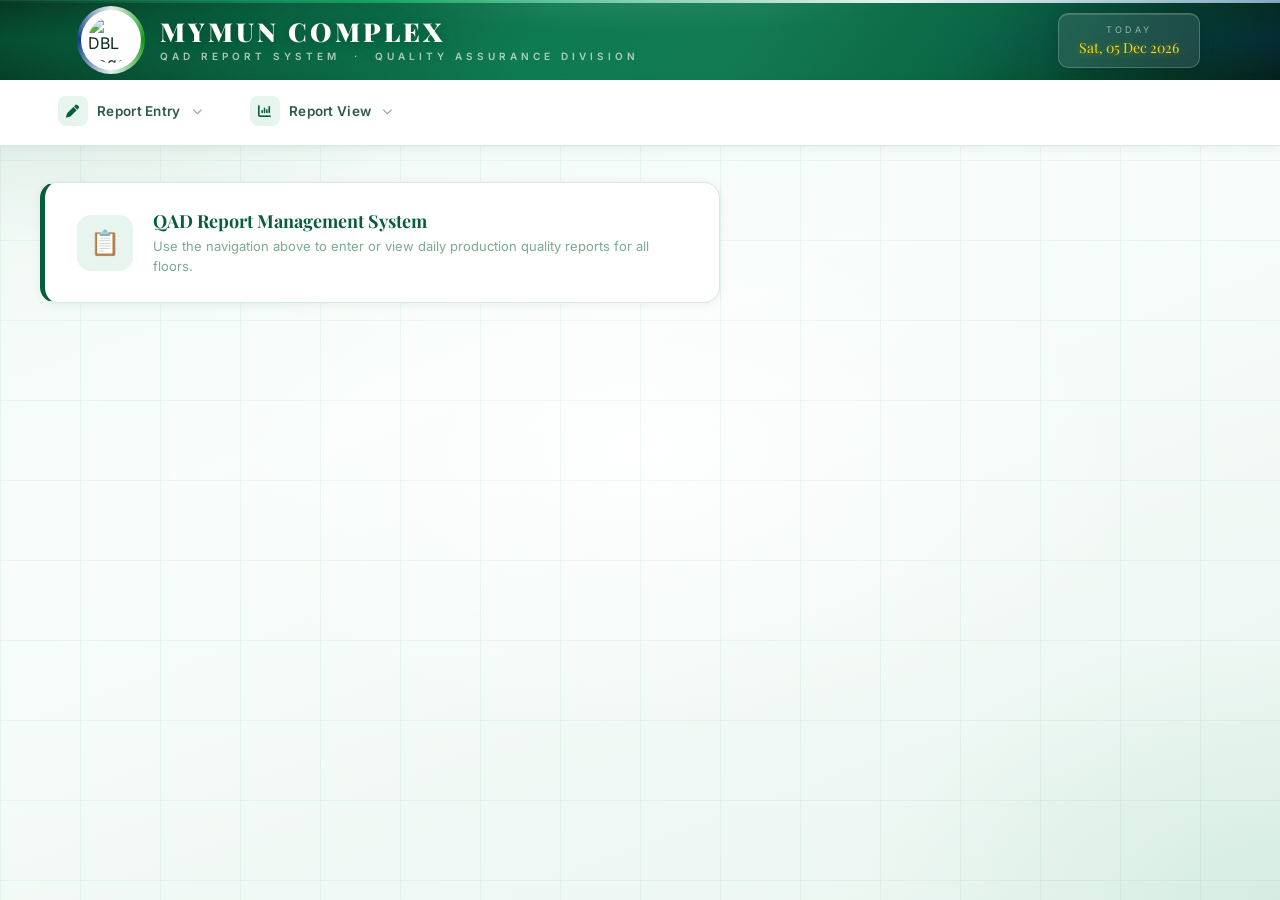
==== index.html @ fb6e647c "index.html" ====
<!DOCTYPE html>
<html lang="en">
<head>
<meta charset="UTF-8">
<meta name="viewport" content="width=device-width, initial-scale=1.0">
<title>QAD Report System — Mymun Complex</title>
<link href="https://fonts.googleapis.com/css2?family=Playfair+Display:wght@700;900&family=Inter:wght@300;400;500;600;700&display=swap" rel="stylesheet">
<link rel="stylesheet" href="https://cdnjs.cloudflare.com/ajax/libs/font-awesome/6.5.0/css/all.min.css">

<style>
:root {
  --green-dark:   #0a5c3e;
  --green-mid:    #127a52;
  --green-light:  #1a9e68;
  --green-pale:   #e8f5ee;
  --green-faint:  #f2faf6;
  --white:        #ffffff;
  --off-white:    #f7fbf9;
  --border:       rgba(10,92,62,0.15);
  --border-mid:   rgba(10,92,62,0.25);
  --text-dark:    #0c2b1e;
  --text-mid:     #2d5c45;
  --text-muted:   #7aab93;
  --gold:         #002AA8;
  --shadow-sm:    0 2px 10px rgba(10,92,62,0.08);
  --shadow-md:    0 6px 28px rgba(10,92,62,0.13);
  --shadow-lg:    0 16px 50px rgba(10,92,62,0.18);
}

*, *::before, *::after { box-sizing: border-box; margin: 0; padding: 0; }

body {
  font-family: 'Inter', sans-serif;
  min-height: 100vh;
  overflow-x: hidden;
  position: relative;
  color: var(--text-dark);

  background:
    radial-gradient(ellipse 75% 50% at 0% 0%,   rgba(10,92,62,0.13) 0%, transparent 55%),
    radial-gradient(ellipse 60% 55% at 100% 100%, rgba(26,158,104,0.10) 0%, transparent 55%),
    radial-gradient(ellipse 50% 40% at 50% 50%,  rgba(255,255,255,0.9) 0%, transparent 80%),
    linear-gradient(160deg, #edf7f2 0%, #f8fdfb 40%, #eaf5f0 100%);
}

body::after {
  content: '';
  position: fixed;
  inset: 0;
  background-image:
    linear-gradient(rgba(11,122,94,0.06) 1px, transparent 1px),
    linear-gradient(90deg, rgba(11,122,94,0.06) 1px, transparent 1px);
  background-size: 80px 80px;
  pointer-events: none;
  z-index: 0;
  animation: gridDrift 20s linear infinite;
}

@keyframes gridDrift {
  0%   { transform: translate(0,0); }
  100% { transform: translate(60px, 60px); }
}

/* ══════════════════════════════
   TOP BAR — Rich Multi-layer Gradient
══════════════════════════════ */
.top-bar {
  position: relative;
  z-index: 10;
  padding: 0 80px;
  display: flex;
  align-items: center;
  justify-content: space-between;
  gap: 30px;
  box-shadow:
    0 4px 24px rgba(10,92,62,0.35),
    0 1px 0 rgba(255,255,255,0.08) inset;
  min-height: 80px;
  overflow: hidden;

  /* ── Rich layered gradient ── */
  background:
    radial-gradient(ellipse 60% 120% at 0% 50%,   rgba(0,180,100,0.22) 0%, transparent 60%),
    radial-gradient(ellipse 50% 100% at 100% 50%,  rgba(0,80,200,0.15) 0%, transparent 60%),
    radial-gradient(ellipse 40% 80%  at 50% 0%,    rgba(255,255,255,0.07) 0%, transparent 50%),
    linear-gradient(125deg,
      #062e1f 0%,
      #0a5c3e 22%,
      #0e7a52 42%,
      #127a52 58%,
      #0a6644 75%,
      #063d28 88%,
      #041f15 100%
    );
}

/* Subtle noise/texture overlay */
.top-bar::after {
  content: '';
  position: absolute;
  inset: 0;
  background-image:
    url("data:image/svg+xml,%3Csvg viewBox='0 0 200 200' xmlns='http://www.w3.org/2000/svg'%3E%3Cfilter id='n'%3E%3CfeTurbulence type='fractalNoise' baseFrequency='0.9' numOctaves='4' stitchTiles='stitch'/%3E%3C/filter%3E%3Crect width='100%25' height='100%25' filter='url(%23n)' opacity='0.04'/%3E%3C/svg%3E");
  background-size: 200px 200px;
  opacity: 0.35;
  pointer-events: none;
  mix-blend-mode: overlay;
}

/* accent line at very top */
.top-bar::before {
  content: '';
  position: absolute;
  top: 0; left: 0; right: 0;
  height: 3px;
  background: linear-gradient(90deg,
    transparent 0%,
    rgba(26,200,120,0.6) 15%,
    rgba(255,255,255,0.9) 35%,
    rgba(180,220,255,0.7) 50%,
    rgba(255,255,255,0.9) 65%,
    rgba(26,200,120,0.6) 85%,
    transparent 100%
  );
  background-size: 200% 100%;
  animation: shimmer 4s linear infinite;
  z-index: 1;
}
@keyframes shimmer { to { background-position: 200% 0; } }

.brand {
  display: flex;
  align-items: center;
  gap: 18px;
  position: relative;
  z-index: 2;
}

.logo-ring {
  position: relative;
  width: 62px; height: 62px;
  flex-shrink: 0;
}
.logo-ring::before {
  content: '';
  position: absolute; inset: -3px;
  border-radius: 50%;
  background: conic-gradient(from 0deg, rgba(255,255,255,0.9),
  rgba(16,181,2,0.7),
  rgba(255,255,255,0.9),
  rgba(11,55,179,0.7),
  rgba(255,255,255,0.9)
);
  animation: spin 6s linear infinite;
}
.logo-ring::after {
  content: '';
  position: absolute; inset: 1px;
  border-radius: 50%;
  background: #ffffff;
}
@keyframes spin { to { transform: rotate(360deg); } }

.logo {
  position: absolute; inset: 5px;
  width: calc(100% - 10px);
  height: calc(100% - 10px);
  border-radius: 50%;
  object-fit: contain;
  z-index: 1;
  padding: 3px;
}

.brand-text {
  position: relative;
  z-index: 2;
}
.brand-text h1 {
  font-family: 'Playfair Display', serif;
  font-size: 26px;
  font-weight: 900;
  color: #fff;
  letter-spacing: 3px;
  line-height: 1;
  animation: fadeDown 0.7s ease both;
  text-shadow: 0 2px 12px rgba(0,0,0,0.3), 0 0 30px rgba(26,200,120,0.2);
}
.brand-text p {
  font-size: 10px;
  font-weight: 600;
  letter-spacing: 4px;
  color: rgba(255,255,255,0.65);
  margin-top: 5px;
  text-transform: uppercase;
  animation: fadeDown 0.7s 0.1s ease both;
}

@keyframes fadeDown {
  from { opacity: 0; transform: translateY(-10px); }
  to   { opacity: 1; transform: translateY(0); }
}

.date-chip {
  background: rgba(255,255,255,0.10);
  border: 1px solid rgba(255,255,255,0.20);
  border-radius: 10px;
  padding: 10px 20px;
  text-align: center;
  backdrop-filter: blur(12px);
  animation: fadeDown 0.7s 0.2s ease both;
  position: relative;
  z-index: 2;
  box-shadow: 0 2px 16px rgba(0,0,0,0.15), inset 0 1px 0 rgba(255,255,255,0.15);
}
.date-chip .dc-label {
  font-size: 9px;
  letter-spacing: 3px;
  color: rgba(255,255,255,0.55);
  text-transform: uppercase;
}
.date-chip .dc-val {
  font-family: 'Playfair Display', serif;
  font-size: 14px;
  color: #ffd700;
  margin-top: 3px;
  white-space: nowrap;
  text-shadow: 0 1px 8px rgba(255,215,0,0.4);
}

/* ══════════════════════════════
   NAVBAR
══════════════════════════════ */
.navbar-wrap {
  position: relative;
  z-index: 10;
  background: var(--white);
  border-bottom: 1px solid var(--border);
  box-shadow: var(--shadow-sm);
  padding: 0 36px;
  display: flex;
  align-items: center;
  gap: 4px;
  animation: fadeDown 0.7s 0.3s ease both;
}

.nav-item { position: relative; }

.nav-btn {
  display: flex;
  align-items: center;
  gap: 9px;
  padding: 16px 22px;
  background: transparent;
  border: none;
  border-bottom: 3px solid transparent;
  color: var(--text-mid);
  font-family: 'Inter', sans-serif;
  font-size: 13.5px;
  font-weight: 600;
  cursor: pointer;
  letter-spacing: 0.3px;
  transition: all 0.25s;
  text-decoration: none;
  white-space: nowrap;
}

.nav-btn:hover {
  color: var(--green-dark);
  border-bottom-color: var(--green-dark);
  background: var(--green-faint);
}

.nav-btn .nb-icon {
  width: 30px; height: 30px;
  border-radius: 8px;
  background: var(--green-pale);
  color: var(--green-dark);
  display: flex; align-items: center; justify-content: center;
  font-size: 13px;
  transition: all 0.25s;
}
.nav-btn:hover .nb-icon { background: var(--green-dark); color: #fff; }

.dropdown {
  position: absolute;
  top: 100%;
  left: 0;
  min-width: 220px;
  background: var(--white);
  border: 1px solid var(--border);
  border-radius: 0 0 14px 14px;
  border-top: 3px solid var(--green-dark);
  padding: 8px;
  opacity: 0;
  visibility: hidden;
  transform: translateY(6px);
  transition: all 0.22s cubic-bezier(0.34,1.56,0.64,1);
  box-shadow: var(--shadow-md);
  z-index: 200;
}
.nav-item:hover .dropdown { opacity: 1; visibility: visible; transform: translateY(0); }

.dropdown a {
  display: flex;
  align-items: center;
  gap: 10px;
  padding: 10px 14px;
  border-radius: 8px;
  font-size: 13px;
  font-weight: 500;
  color: var(--text-mid);
  text-decoration: none;
  cursor: pointer;
  transition: all 0.18s;
}
.dropdown a .dd-icon {
  width: 28px; height: 28px;
  border-radius: 7px;
  background: var(--green-pale);
  display: flex; align-items: center; justify-content: center;
  font-size: 11px;
  color: var(--green-dark);
  flex-shrink: 0;
  transition: all 0.18s;
}
.dropdown a:hover { background: var(--green-faint); color: var(--green-dark); padding-left: 18px; }
.dropdown a:hover .dd-icon { background: var(--green-dark); color: #fff; }

/* ══════════════════════════════
   PAGE BODY / CONTENT AREA
══════════════════════════════ */
.page-body {
  position: relative;
  z-index: 1;
  padding: 36px 40px;
}

.welcome-card {
  background: var(--white);
  border: 1px solid var(--border);
  border-left: 5px solid var(--green-dark);
  border-radius: 16px;
  padding: 26px 32px;
  box-shadow: var(--shadow-sm);
  display: flex;
  align-items: center;
  gap: 20px;
  animation: fadeDown 0.7s 0.4s ease both;
  max-width: 680px;
}
.wc-icon {
  width: 56px; height: 56px;
  border-radius: 14px;
  background: var(--green-pale);
  display: flex; align-items: center; justify-content: center;
  font-size: 24px;
  flex-shrink: 0;
}
.wc-text h3 {
  font-family: 'Playfair Display', serif;
  font-size: 18px;
  color: var(--green-dark);
  font-weight: 700;
}
.wc-text p {
  font-size: 13px;
  color: var(--text-muted);
  margin-top: 4px;
  line-height: 1.5;
}

/* ══════════════════════════════
   POPUP
══════════════════════════════ */
.popup {
  position: fixed; inset: 0;
  display: none;
  justify-content: center;
  align-items: center;
  background: rgba(8,30,20,0.55);
  backdrop-filter: blur(8px);
  z-index: 999;
}

.popup-content {
  background: var(--off-white);
  border: 1px solid var(--border-mid);
  border-top: 4px solid var(--green-dark);
  border-radius: 20px;
  padding: 34px 30px 28px;
  width: 97%;
  max-width: 1220px;
  max-height: 92vh;
  overflow-y: auto;
  box-shadow: var(--shadow-lg);
  animation: popIn 0.32s cubic-bezier(0.34,1.56,0.64,1);
  position: relative;
}

@keyframes popIn {
  from { opacity:0; transform: scale(0.94) translateY(18px); }
  to   { opacity:1; transform: scale(1) translateY(0); }
}

.popup-content::-webkit-scrollbar { width: 5px; }
.popup-content::-webkit-scrollbar-thumb { background: var(--border-mid); border-radius: 10px; }

.close-btn {
  position: absolute;
  top: 16px; right: 18px;
  width: 34px; height: 34px;
  border-radius: 50%;
  background: var(--green-pale);
  border: 1px solid var(--border);
  color: var(--green-dark);
  font-size: 18px;
  cursor: pointer;
  display: flex; align-items: center; justify-content: center;
  transition: all 0.2s;
  font-weight: 700;
}
.close-btn:hover { background: #fde8e8; border-color: rgba(200,50,50,0.3); color: #b91c1c; transform: rotate(90deg); }

#formBox h2 {
  font-family: 'Playfair Display', serif;
  font-size: 21px;
  font-weight: 700;
  color: var(--green-dark);
  margin-bottom: 22px;
  padding-bottom: 14px;
  border-bottom: 2px solid var(--green-pale);
  display: flex;
  align-items: center;
  gap: 10px;
}

.filter-bar {
  display: flex;
  align-items: center;
  gap: 14px;
  margin-bottom: 20px;
  flex-wrap: wrap;
  background: var(--white);
  border: 1px solid var(--border);
  border-radius: 12px;
  padding: 14px 20px;
  box-shadow: var(--shadow-sm);
}

.filter-bar label {
  font-size: 11px;
  font-weight: 700;
  letter-spacing: 1.5px;
  color: var(--green-dark);
  text-transform: uppercase;
}

.filter-bar input[type="date"],
.filter-bar select {
  background: var(--green-faint);
  border: 1px solid var(--border-mid);
  border-radius: 8px;
  padding: 8px 14px;
  color: var(--text-dark);
  font-family: 'Inter', sans-serif;
  font-size: 13px;
  font-weight: 500;
  outline: none;
  cursor: pointer;
  transition: all 0.2s;
}
.filter-bar input[type="date"]:focus,
.filter-bar select:focus {
  border-color: var(--green-dark);
  box-shadow: 0 0 0 3px rgba(10,92,62,0.1);
  background: #fff;
}
.filter-bar select option { background: #fff; }

/* ══════════════════════════════
   TABLE
══════════════════════════════ */
.table-wrap {
  overflow-x: auto;
  border-radius: 12px;
  border: 1px solid var(--border-mid);
  box-shadow: var(--shadow-sm);
}

table {
  width: 100%;
  border-collapse: collapse;
  font-size: 12px;
  table-layout: fixed;
  min-width: 700px;
  background: var(--white);
}

table tr:first-child th {
  font-family: 'Playfair Display', serif;
  font-size: 12.5px;
  font-weight: 700;
  background: var(--green-dark);
  color: #fff;
  padding: 11px 6px;
  letter-spacing: 0.4px;
  border: 1px solid rgba(255,255,255,0.12);
}

table tr:not(:first-child) th,
table tr:not(:first-child) td {
  font-weight: 400;
  font-family: 'Inter', sans-serif;
  font-size: 11px;
  padding: 5px 4px;
  color: var(--text-dark);
}

th, td {
  border: 1px solid rgba(10,92,62,0.14);
  text-align: center;
  overflow: hidden;
}

.section th {
  background: #1a6644 !important;
  color: rgba(255,255,255,0.92) !important;
  font-size: 10.5px !important;
  font-weight: 600 !important;
  padding: 6px 4px !important;
  border-color: rgba(255,255,255,0.1) !important;
}

.sub-header th {
  background: #e2f0e9 !important;
  color: var(--text-mid) !important;
  font-size: 10px !important;
  font-weight: 600 !important;
  padding: 5px 3px !important;
}

table tbody tr:nth-child(even) { background: var(--green-faint); }
table tbody tr:hover { background: #dff2ea; }

td input {
  width: 100%;
  border: none;
  text-align: center;
  padding: 6px 3px;
  background: transparent;
  box-sizing: border-box;
  font-size: 12px;
  font-family: 'Inter', sans-serif;
  color: var(--text-dark);
  outline: none;
}
td:has(input:focus) {
  background: #c8edda !important;
  outline: 2px solid var(--green-mid);
  outline-offset: -2px;
}

input[type=number]::-webkit-outer-spin-button,
input[type=number]::-webkit-inner-spin-button { -webkit-appearance: none; margin: 0; }
input[type=number] { -moz-appearance: textfield; appearance: textfield; }

.shift-badge {
  display: inline-block;
  padding: 3px 11px;
  border-radius: 20px;
  font-weight: 700;
  font-size: 11.5px;
  letter-spacing: 0.5px;
}
.shift-A { background: rgba(10,92,62,0.12); color: var(--green-dark); border: 1px solid rgba(10,92,62,0.2); }
.shift-B { background: rgba(184,134,11,0.1); color: #92690a; border: 1px solid rgba(184,134,11,0.25); }
.shift-C { background: rgba(80,60,180,0.08); color: #4c3a99; border: 1px solid rgba(80,60,180,0.2); }

.action-bar {
  display: flex;
  justify-content: flex-end;
  gap: 12px;
  margin-top: 22px;
  padding-top: 18px;
  border-top: 1px solid var(--border);
}

.btn {
  padding: 11px 30px;
  font-family: 'Inter', sans-serif;
  font-size: 13.5px;
  font-weight: 600;
  border-radius: 8px;
  cursor: pointer;
  letter-spacing: 0.3px;
  transition: all 0.22s;
  display: flex;
  align-items: center;
  gap: 8px;
  border: none;
}

.btn-clear {
  background: #fff;
  border: 1.5px solid rgba(185,28,28,0.3);
  color: #b91c1c;
}
.btn-clear:hover { background: #fef2f2; box-shadow: 0 4px 16px rgba(185,28,28,0.15); transform: translateY(-1px); }

.btn-submit {
  background: linear-gradient(135deg, var(--green-dark), var(--green-light));
  color: #fff;
  box-shadow: 0 4px 18px rgba(10,92,62,0.3);
}
.btn-submit:hover { transform: translateY(-2px); box-shadow: 0 8px 28px rgba(10,92,62,0.4); }

.toast {
  position: fixed;
  bottom: 28px; right: 28px;
  background: #fff;
  border: 1px solid rgba(10,92,62,0.3);
  border-left: 4px solid var(--green-dark);
  border-radius: 12px;
  padding: 14px 22px;
  color: var(--green-dark);
  font-weight: 600;
  font-size: 14px;
  display: flex;
  align-items: center;
  gap: 10px;
  box-shadow: var(--shadow-md);
  z-index: 9999;
  transform: translateY(80px);
  opacity: 0;
  transition: all 0.4s cubic-bezier(0.34,1.56,0.64,1);
}
.toast.show { transform: translateY(0); opacity: 1; }

.wait-screen {
  display: flex;
  flex-direction: column;
  align-items: center;
  justify-content: center;
  padding: 60px 20px;
  gap: 16px;
}
.wait-screen .spinner {
  width: 44px; height: 44px;
  border: 3px solid var(--green-pale);
  border-top-color: var(--green-dark);
  border-radius: 50%;
  animation: spin 1s linear infinite;
}
.wait-screen p {
  font-size: 14px;
  color: var(--text-muted);
  letter-spacing: 0.5px;
}

.loading-overlay {
  position: fixed;
  top: 0; left: 0;
  width: 100%; height: 100%;
  background: rgba(0,0,0,0.5);
  display: flex;
  flex-direction: column;
  align-items: center;
  justify-content: center;
  z-index: 99999;
}

.spinner {
  width: 50px; height: 50px;
  border: 6px solid #eee;
  border-top: 6px solid #0a5c3e;
  border-radius: 50%;
  animation: spin 1s linear infinite;
}

.loading-text {
  margin-top: 10px;
  color: white;
  font-size: 16px;
  font-weight: bold;
}

.hidden { display: none; }

</style>
</head>
<body>

<!-- ══ TOP BAR ══ -->
<div class="top-bar">
  <div class="brand">
    <div class="logo-ring">
      <img src="https://i.ibb.co/JRKy96MH/dbl-logo.png" class="logo" alt="DBL Logo">
    </div>
    <div class="brand-text">
      <h1>MYMUN COMPLEX</h1>
      <p>QAD Report System &nbsp;·&nbsp; Quality Assurance Division</p>
    </div>
  </div>
  <div class="date-chip">
    <div class="dc-label">Today</div>
    <div class="dc-val" id="liveDate">—</div>
  </div>
</div>

<!-- ══ NAVBAR ══ -->
<div class="navbar-wrap">
  <div class="nav-item">
    <a class="nav-btn">
      <span class="nb-icon"><i class="fa fa-pen"></i></span>
      Report Entry
      <i class="fa fa-chevron-down" style="font-size:10px;opacity:0.5;margin-left:2px;"></i>
    </a>
    <div class="dropdown">
      <a onclick="openForm('handover')">
        <span class="dd-icon"><i class="fa fa-exchange-alt"></i></span> Handover Status
      </a>
      <a onclick="openForm('qc')">
        <span class="dd-icon"><i class="fa fa-microscope"></i></span> QC WIP
      </a>
      <a onclick="openForm('pd')">
        <span class="dd-icon"><i class="fa fa-truck"></i></span> PD Delivery
      </a>
    </div>
  </div>

  <div class="nav-item">
    <a class="nav-btn">
      <span class="nb-icon"><i class="fa fa-chart-column"></i></span>
      Report View
      <i class="fa fa-chevron-down" style="font-size:10px;opacity:0.5;margin-left:2px;"></i>
    </a>
    <div class="dropdown">
      <a onclick="openForm('handoverView')">
        <span class="dd-icon"><i class="fa fa-file-alt"></i></span> Handover Status Report
      </a>
      <a onclick="openForm('qcView')">
        <span class="dd-icon"><i class="fa fa-file-medical"></i></span> QC WIP Report
      </a>
      <a onclick="openForm('pdView')">
        <span class="dd-icon"><i class="fa fa-file-invoice"></i></span> PD Report
      </a>
    </div>
  </div>
</div>

<!-- ══ PAGE BODY ══ -->
<div class="page-body">
  <div class="welcome-card">
    <div class="wc-icon">📋</div>
    <div class="wc-text">
      <h3>QAD Report Management System</h3>
      <p>Use the navigation above to enter or view daily production quality reports for all floors.</p>
    </div>
  </div>
</div>

<!-- ══ POPUP ══ -->
<div id="popup" class="popup" onclick="handleOverlayClick(event)">
  <div class="popup-content">
    <span class="close-btn" onclick="closePopup()">×</span>
    <div id="formBox"></div>
  </div>
</div>

<!-- ══ LOADING SPINNER ══ -->
<div id="loadingOverlay" class="loading-overlay hidden">
  <div class="spinner"></div>
  <div class="loading-text">Submitting...</div>
</div>

<!-- ══ TOAST ══ -->
<div class="toast" id="toast">
  <span style="font-size:18px;">✅</span>
  <span id="toastMsg">Data Submitted Successfully</span>
</div>

<script>

let isSubmitting = false;

(function(){
  const d = new Date();
  document.getElementById('liveDate').textContent =
    d.toLocaleDateString('en-GB', { weekday:'short', day:'2-digit', month:'short', year:'numeric' });
})();

function handleOverlayClick(e){
  if(e.target === document.getElementById('popup')) closePopup();
}

function openForm(type){
  const box = document.getElementById("formBox");

  if(type === "handover"){
    box.innerHTML = `
      <h2>🔄 Handover Status Entry Sheet</h2>
      <div class="filter-bar">
        <label>Date</label>
        <input type="date">
        <label>Floor</label>
        <select>
          <option>CCL</option><option>MHTL</option><option>HTL-2</option>
          <option>CCL-07</option><option>BDTEX</option>
        </select>
      </div>
      <div class="table-wrap">
      <table>
        <tr>
          <th rowspan="3">SHIFT</th>
          <th colspan="4">FINISHING TO QC</th>
          <th colspan="4">QC INSPECTION</th>
          <th colspan="4">QC TO PACKING</th>
          <th colspan="4">PROBLEMATIC</th>
          <th colspan="3">JOB CARD</th>
        </tr>
        <tr>
          <td>No Of Batch</td><td>Fresh RCV.Qty(kg)</td><td>J/C RCV. Qty(kg)</td><td>F.Sale Qty(kg)</td>
          <td>No Of Batch</td><td>Fresh INS.Qty(kg)</td><td>J/C INS. Qty(kg)</td><td>F.Sale INS. Qty(kg)</td>
          <td>No Of Batch</td><td>Fresh H.O.Qty(kg)</td><td>J/C H.O Qty(kg)</td><td>F.Sale H.O Qty(kg)</td>
          <td>No Of Batch</td><td>Fresh PD.Qty(kg)</td><td>J/C PD Qty(kg)</td><td>F.Sale PD Qty(kg)</td>
          <td>No Of Batch</td><td>IN Qty(kg)</td><td>Previous J/C Qty(kg)</td>
        </tr>
        <tbody id="handoverBody"></tbody>
      </table>
      </div>
      <div class="action-bar">
        <button class="btn btn-clear" onclick="clearData()"><i class="fa fa-eraser"></i> CLEAR</button>
        <button class="btn btn-submit" onclick="submitData()"><i class="fa fa-paper-plane"></i> SUBMIT</button>
      </div>`;

    setTimeout(()=>{
      const tbody = document.getElementById("handoverBody");
      tbody.innerHTML = "";
      ["A","B","C"].forEach((s,i)=>{
        let row = `<tr><td><span class="shift-badge shift-${s}">${s}</span></td>`;
        for(let j=0;j<19;j++) row += `<td><input type="number"></td>`;
        tbody.innerHTML += row + `</tr>`;
      });
    },80);
  }

  else if(type === "qc"){
    box.innerHTML = `
      <h2>🔬 QC WIP Entry Sheet</h2>
      <div class="filter-bar">
        <label>Date</label>
        <input type="date">
        <label>Floor</label>
        <select>
          <option>CCL-A</option><option>CCL-B</option><option>MTL</option>
          <option>HTL</option><option>HTL-2</option><option>CCL-07</option><option>DBTEX</option>
        </select>
      </div>
      <div class="table-wrap">
      <table>
        <tr class="section">
          <th colspan="4" rowspan="2">QC STOCK</th>
          <th colspan="4">AFTER COMPACTING JOB CARD</th>
          <th colspan="4">D/L HOLED SPINNING & KNITTING</th>
          <th colspan="4">B4 COMPACTING J/C</th>
          <th colspan="8">JOB CARD RESOLVED PENDING STATUS</th>
        </tr>
        <tr class="section">
          <th colspan="2">DYEING</th><th colspan="2">FINISHING</th>
          <th colspan="2">SPINNING</th><th colspan="2">KNITTING</th>
          <th colspan="2">DYEING</th><th colspan="2">FINISHING</th>
          <th colspan="2">PREV NOT OK</th><th colspan="2">NEW ADD</th>
          <th colspan="2">OK JOB CARD</th><th colspan="2">CURRENT NOT OK</th>
        </tr>
        <tr class="sub-header">
          <th>W.F SHADE</th><th>W.F TEST</th><th>W.F RFD</th><th>INS RUN + GSM</th>
          ${"<th>NO OF BATCH</th><th>KG</th>".repeat(10)}
        </tr>
        <tbody id="qcBody"></tbody>
      </table>
      </div>
      <div class="action-bar">
        <button class="btn btn-clear" onclick="clearData()"><i class="fa fa-eraser"></i> CLEAR</button>
        <button class="btn btn-submit" onclick="submitData()"><i class="fa fa-paper-plane"></i> SUBMIT</button>
      </div>`;

    setTimeout(()=>{
      const tbody = document.getElementById("qcBody");
      let row = `<tr>`;
      for(let i=0;i<24;i++) row += `<td><input type="number"></td>`;
      tbody.innerHTML = row + `</tr>`;
    },80);
  }

  else if(type === "pd"){
    box.innerHTML = `
      <h2>🚚 PD Delivery Entry Sheet</h2>
      <div class="filter-bar">
        <label>Date</label>
        <input type="date">
        <label>Floor</label>
        <select>
          <option>CCL-A</option><option>CCL-B</option><option>MTL</option>
          <option>HTL</option><option>HTL-2 (CCL-A)</option><option>HTL-2 (CCL-B)</option>
          <option>HTL-2</option><option>CCL-07</option><option>DBTEX</option>
        </select>
      </div>
      <div class="table-wrap">
      <table>
        <tr>
          <th>DELIVERY QTY</th><th>DYEING PD</th><th>FINISHING PD</th>
          <th>SPINNING PD</th><th>KNITTING PD</th>
        </tr>
        <tbody id="pdBody"></tbody>
      </table>
      </div>
      <div class="action-bar">
        <button class="btn btn-clear" onclick="clearData()"><i class="fa fa-eraser"></i> CLEAR</button>
        <button class="btn btn-submit" onclick="submitData()"><i class="fa fa-paper-plane"></i> SUBMIT</button>
      </div>`;

    setTimeout(()=>{
      const tbody = document.getElementById("pdBody");
      let row = `<tr>`;
      for(let i=0;i<5;i++) row += `<td><input type="number"></td>`;
      tbody.innerHTML = row + `</tr>`;
    },80);
  }

  else if(type === "handoverView"){
    box.innerHTML = `<div class="wait-screen"><div class="spinner"></div><p>Handover Status Report — Coming Soon</p></div>`;
  }
  else if(type === "qcView"){
    box.innerHTML = `<div class="wait-screen"><div class="spinner"></div><p>QC WIP Report — Coming Soon</p></div>`;
  }
  else if(type === "pdView"){
    box.innerHTML = `<div class="wait-screen"><div class="spinner"></div><p>PD Report — Coming Soon</p></div>`;
  }

  document.getElementById("popup").style.display = "flex";
}

function closePopup(){
  const popup = document.getElementById("popup");
  popup.style.opacity = "0";
  setTimeout(()=>{ popup.style.display = "none"; popup.style.opacity = ""; }, 200);
}

function clearData(){
  document.querySelectorAll("input").forEach(i=>{ if(i.type !== "date") i.value = ""; });
}

function showToast(msg){
  const t = document.getElementById("toast");
  document.getElementById("toastMsg").textContent = msg;
  t.classList.add("show");
  setTimeout(()=> t.classList.remove("show"), 3200);
}

async function submitData(){
  if(isSubmitting) return;
  isSubmitting = true;

  document.getElementById("loadingOverlay").classList.remove("hidden");

  try {
    let type = "handover";
    if(document.querySelector("#qcBody")) type = "qc";
    if(document.querySelector("#pdBody")) type = "pd";

    const rawDate = document.querySelector("input[type='date']").value;
    const floor   = document.querySelector("select").value.trim();

    if(type === "handover"){
      const rows = document.querySelectorAll("#handoverBody tr");
      const shifts = ["A","B","C"];
      for(let i = 0; i < rows.length; i++){
        const inputs = rows[i].querySelectorAll("input");
        const rowData = [...inputs].map(x => x.value || "");
        await sendToSheet(type, [rawDate, floor, shifts[i], ...rowData]);
      }
    } else {
      const inputs = document.querySelectorAll("table input");
      const row = [...inputs].map(x => x.value || "");
      await sendToSheet(type, [rawDate, floor, ...row]);
    }

    showToast("✅ Data Submitted Successfully");
    clearData();

  } catch (err) {
    showToast("❌ Submission Failed");
  }

  isSubmitting = false;
  document.getElementById("loadingOverlay").classList.add("hidden");
}

function sendToSheet(type, row){
  return fetch("https://script.google.com/macros/s/AKfycbxzrr41_BCJlAgRPGpAfogUmKz4UlhCSYFPedGsf53dOTp5ZoDGM_7rGSt4GT0LD2x-Aw/exec",{
    method:"POST",
    body: JSON.stringify({ type, row })
  }).then(r => r.json());
}

document.addEventListener("keydown", e=>{ if(e.key === "Escape") closePopup(); });
</script>
</body>
</html>
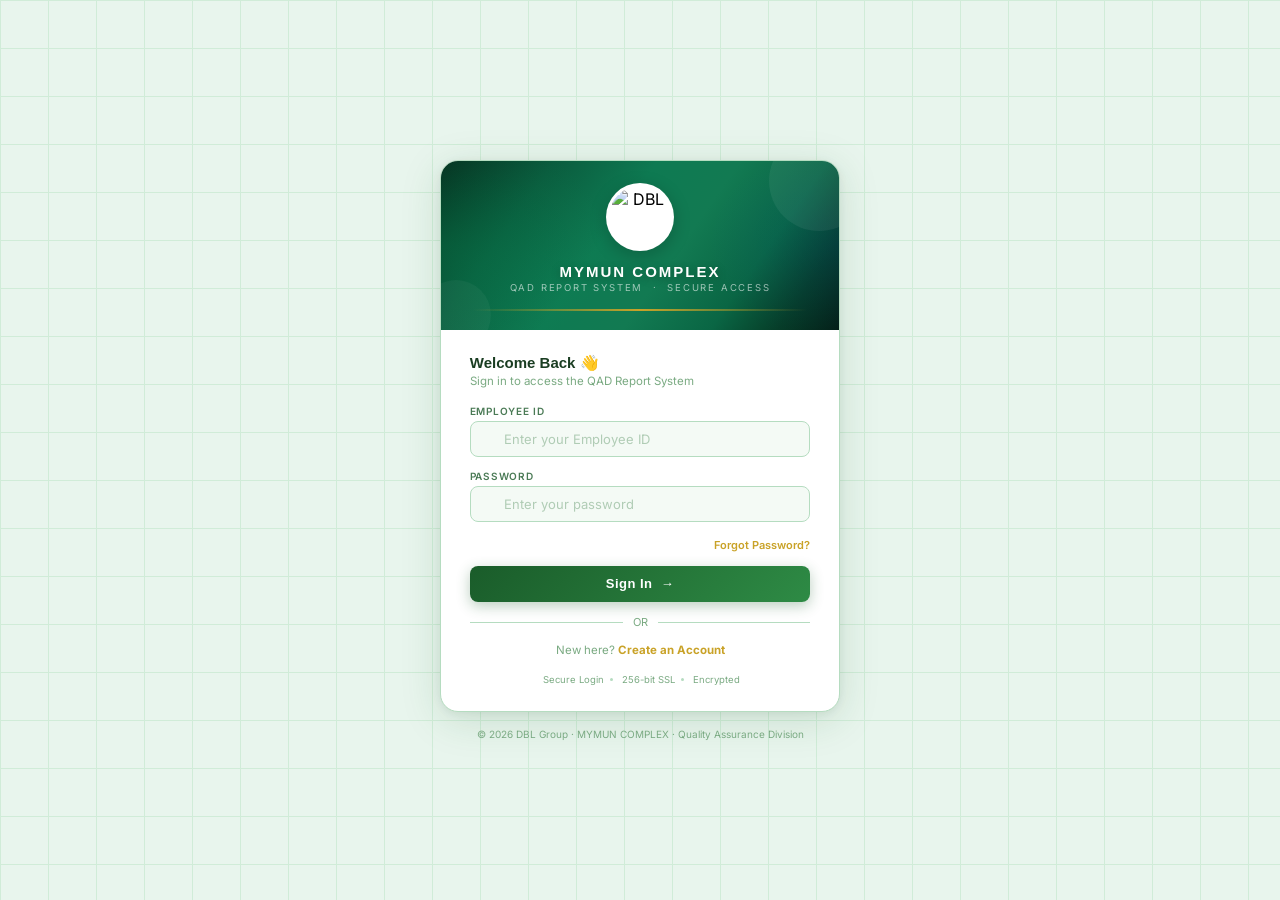
==== commit a5c5d150: "index.html" ====
--- a/index.html
+++ b/index.html
@@ -3,1007 +3,423 @@
 <head>
 <meta charset="UTF-8">
 <meta name="viewport" content="width=device-width, initial-scale=1.0">
-<title>QAD Report System — Mymun Complex</title>
-<link href="https://fonts.googleapis.com/css2?family=Playfair+Display:wght@700;900&family=Inter:wght@300;400;500;600;700&display=swap" rel="stylesheet">
-<link rel="stylesheet" href="https://cdnjs.cloudflare.com/ajax/libs/font-awesome/6.5.0/css/all.min.css">
-
+<title>DBL Group — Login</title>
+<link rel="stylesheet" href="https://cdn.jsdelivr.net/npm/@tabler/icons-webfont@2.44.0/tabler-icons.min.css">
+<link href="https://fonts.googleapis.com/css2?family=Montserrat:wght@400;500;600;700;800&family=Inter:wght@300;400;500;600&display=swap" rel="stylesheet">
 <style>
-:root {
-  --green-dark:   #0a5c3e;
-  --green-mid:    #127a52;
-  --green-light:  #1a9e68;
-  --green-pale:   #e8f5ee;
-  --green-faint:  #f2faf6;
-  --white:        #ffffff;
-  --off-white:    #f7fbf9;
-  --border:       rgba(10,92,62,0.15);
-  --border-mid:   rgba(10,92,62,0.25);
-  --text-dark:    #0c2b1e;
-  --text-mid:     #2d5c45;
-  --text-muted:   #7aab93;
-  --gold:         #002AA8;
-  --shadow-sm:    0 2px 10px rgba(10,92,62,0.08);
-  --shadow-md:    0 6px 28px rgba(10,92,62,0.13);
-  --shadow-lg:    0 16px 50px rgba(10,92,62,0.18);
-}
-
-*, *::before, *::after { box-sizing: border-box; margin: 0; padding: 0; }
-
-body {
-  font-family: 'Inter', sans-serif;
-  min-height: 100vh;
-  overflow-x: hidden;
-  position: relative;
-  color: var(--text-dark);
-
-  background:
-    radial-gradient(ellipse 75% 50% at 0% 0%,   rgba(10,92,62,0.13) 0%, transparent 55%),
-    radial-gradient(ellipse 60% 55% at 100% 100%, rgba(26,158,104,0.10) 0%, transparent 55%),
-    radial-gradient(ellipse 50% 40% at 50% 50%,  rgba(255,255,255,0.9) 0%, transparent 80%),
-    linear-gradient(160deg, #edf7f2 0%, #f8fdfb 40%, #eaf5f0 100%);
-}
-
-body::after {
-  content: '';
-  position: fixed;
-  inset: 0;
-  background-image:
-    linear-gradient(rgba(11,122,94,0.06) 1px, transparent 1px),
-    linear-gradient(90deg, rgba(11,122,94,0.06) 1px, transparent 1px);
-  background-size: 80px 80px;
-  pointer-events: none;
-  z-index: 0;
-  animation: gridDrift 20s linear infinite;
-}
-
-@keyframes gridDrift {
-  0%   { transform: translate(0,0); }
-  100% { transform: translate(60px, 60px); }
-}
-
-/* ══════════════════════════════
-   TOP BAR — Rich Multi-layer Gradient
-══════════════════════════════ */
-.top-bar {
-  position: relative;
-  z-index: 10;
-  padding: 0 80px;
-  display: flex;
-  align-items: center;
-  justify-content: space-between;
-  gap: 30px;
-  box-shadow:
-    0 4px 24px rgba(10,92,62,0.35),
-    0 1px 0 rgba(255,255,255,0.08) inset;
-  min-height: 80px;
-  overflow: hidden;
-
-  /* ── Rich layered gradient ── */
-  background:
-    radial-gradient(ellipse 60% 120% at 0% 50%,   rgba(0,180,100,0.22) 0%, transparent 60%),
-    radial-gradient(ellipse 50% 100% at 100% 50%,  rgba(0,80,200,0.15) 0%, transparent 60%),
-    radial-gradient(ellipse 40% 80%  at 50% 0%,    rgba(255,255,255,0.07) 0%, transparent 50%),
-    linear-gradient(125deg,
-      #062e1f 0%,
-      #0a5c3e 22%,
-      #0e7a52 42%,
-      #127a52 58%,
-      #0a6644 75%,
-      #063d28 88%,
-      #041f15 100%
-    );
-}
-
-/* Subtle noise/texture overlay */
-.top-bar::after {
-  content: '';
-  position: absolute;
-  inset: 0;
-  background-image:
-    url("data:image/svg+xml,%3Csvg viewBox='0 0 200 200' xmlns='http://www.w3.org/2000/svg'%3E%3Cfilter id='n'%3E%3CfeTurbulence type='fractalNoise' baseFrequency='0.9' numOctaves='4' stitchTiles='stitch'/%3E%3C/filter%3E%3Crect width='100%25' height='100%25' filter='url(%23n)' opacity='0.04'/%3E%3C/svg%3E");
-  background-size: 200px 200px;
-  opacity: 0.35;
-  pointer-events: none;
-  mix-blend-mode: overlay;
-}
-
-/* accent line at very top */
-.top-bar::before {
-  content: '';
-  position: absolute;
-  top: 0; left: 0; right: 0;
-  height: 3px;
-  background: linear-gradient(90deg,
-    transparent 0%,
-    rgba(26,200,120,0.6) 15%,
-    rgba(255,255,255,0.9) 35%,
-    rgba(180,220,255,0.7) 50%,
-    rgba(255,255,255,0.9) 65%,
-    rgba(26,200,120,0.6) 85%,
-    transparent 100%
-  );
-  background-size: 200% 100%;
-  animation: shimmer 4s linear infinite;
-  z-index: 1;
-}
-@keyframes shimmer { to { background-position: 200% 0; } }
-
-.brand {
-  display: flex;
-  align-items: center;
-  gap: 18px;
-  position: relative;
-  z-index: 2;
-}
-
-.logo-ring {
-  position: relative;
-  width: 62px; height: 62px;
-  flex-shrink: 0;
-}
-.logo-ring::before {
-  content: '';
-  position: absolute; inset: -3px;
-  border-radius: 50%;
-  background: conic-gradient(from 0deg, rgba(255,255,255,0.9),
-  rgba(16,181,2,0.7),
-  rgba(255,255,255,0.9),
-  rgba(11,55,179,0.7),
-  rgba(255,255,255,0.9)
-);
-  animation: spin 6s linear infinite;
-}
-.logo-ring::after {
-  content: '';
-  position: absolute; inset: 1px;
-  border-radius: 50%;
-  background: #ffffff;
-}
-@keyframes spin { to { transform: rotate(360deg); } }
-
-.logo {
-  position: absolute; inset: 5px;
-  width: calc(100% - 10px);
-  height: calc(100% - 10px);
-  border-radius: 50%;
-  object-fit: contain;
-  z-index: 1;
-  padding: 3px;
-}
-
-.brand-text {
-  position: relative;
-  z-index: 2;
-}
-.brand-text h1 {
-  font-family: 'Playfair Display', serif;
-  font-size: 26px;
-  font-weight: 900;
-  color: #fff;
-  letter-spacing: 3px;
-  line-height: 1;
-  animation: fadeDown 0.7s ease both;
-  text-shadow: 0 2px 12px rgba(0,0,0,0.3), 0 0 30px rgba(26,200,120,0.2);
-}
-.brand-text p {
-  font-size: 10px;
-  font-weight: 600;
-  letter-spacing: 4px;
-  color: rgba(255,255,255,0.65);
-  margin-top: 5px;
-  text-transform: uppercase;
-  animation: fadeDown 0.7s 0.1s ease both;
-}
-
-@keyframes fadeDown {
-  from { opacity: 0; transform: translateY(-10px); }
-  to   { opacity: 1; transform: translateY(0); }
-}
-
-.date-chip {
-  background: rgba(255,255,255,0.10);
-  border: 1px solid rgba(255,255,255,0.20);
-  border-radius: 10px;
-  padding: 10px 20px;
-  text-align: center;
-  backdrop-filter: blur(12px);
-  animation: fadeDown 0.7s 0.2s ease both;
-  position: relative;
-  z-index: 2;
-  box-shadow: 0 2px 16px rgba(0,0,0,0.15), inset 0 1px 0 rgba(255,255,255,0.15);
-}
-.date-chip .dc-label {
-  font-size: 9px;
-  letter-spacing: 3px;
-  color: rgba(255,255,255,0.55);
-  text-transform: uppercase;
-}
-.date-chip .dc-val {
-  font-family: 'Playfair Display', serif;
-  font-size: 14px;
-  color: #ffd700;
-  margin-top: 3px;
-  white-space: nowrap;
-  text-shadow: 0 1px 8px rgba(255,215,0,0.4);
-}
-
-/* ══════════════════════════════
-   NAVBAR
-══════════════════════════════ */
-.navbar-wrap {
-  position: relative;
-  z-index: 10;
-  background: var(--white);
-  border-bottom: 1px solid var(--border);
-  box-shadow: var(--shadow-sm);
-  padding: 0 36px;
-  display: flex;
-  align-items: center;
-  gap: 4px;
-  animation: fadeDown 0.7s 0.3s ease both;
-}
-
-.nav-item { position: relative; }
-
-.nav-btn {
-  display: flex;
-  align-items: center;
-  gap: 9px;
-  padding: 16px 22px;
-  background: transparent;
-  border: none;
-  border-bottom: 3px solid transparent;
-  color: var(--text-mid);
-  font-family: 'Inter', sans-serif;
-  font-size: 13.5px;
-  font-weight: 600;
-  cursor: pointer;
-  letter-spacing: 0.3px;
-  transition: all 0.25s;
-  text-decoration: none;
-  white-space: nowrap;
-}
-
-.nav-btn:hover {
-  color: var(--green-dark);
-  border-bottom-color: var(--green-dark);
-  background: var(--green-faint);
-}
-
-.nav-btn .nb-icon {
-  width: 30px; height: 30px;
-  border-radius: 8px;
-  background: var(--green-pale);
-  color: var(--green-dark);
-  display: flex; align-items: center; justify-content: center;
-  font-size: 13px;
-  transition: all 0.25s;
-}
-.nav-btn:hover .nb-icon { background: var(--green-dark); color: #fff; }
-
-.dropdown {
-  position: absolute;
-  top: 100%;
-  left: 0;
-  min-width: 220px;
-  background: var(--white);
-  border: 1px solid var(--border);
-  border-radius: 0 0 14px 14px;
-  border-top: 3px solid var(--green-dark);
-  padding: 8px;
-  opacity: 0;
-  visibility: hidden;
-  transform: translateY(6px);
-  transition: all 0.22s cubic-bezier(0.34,1.56,0.64,1);
-  box-shadow: var(--shadow-md);
-  z-index: 200;
-}
-.nav-item:hover .dropdown { opacity: 1; visibility: visible; transform: translateY(0); }
-
-.dropdown a {
-  display: flex;
-  align-items: center;
-  gap: 10px;
-  padding: 10px 14px;
-  border-radius: 8px;
-  font-size: 13px;
-  font-weight: 500;
-  color: var(--text-mid);
-  text-decoration: none;
-  cursor: pointer;
-  transition: all 0.18s;
-}
-.dropdown a .dd-icon {
-  width: 28px; height: 28px;
-  border-radius: 7px;
-  background: var(--green-pale);
-  display: flex; align-items: center; justify-content: center;
-  font-size: 11px;
-  color: var(--green-dark);
-  flex-shrink: 0;
-  transition: all 0.18s;
-}
-.dropdown a:hover { background: var(--green-faint); color: var(--green-dark); padding-left: 18px; }
-.dropdown a:hover .dd-icon { background: var(--green-dark); color: #fff; }
-
-/* ══════════════════════════════
-   PAGE BODY / CONTENT AREA
-══════════════════════════════ */
-.page-body {
-  position: relative;
-  z-index: 1;
-  padding: 36px 40px;
-}
-
-.welcome-card {
-  background: var(--white);
-  border: 1px solid var(--border);
-  border-left: 5px solid var(--green-dark);
-  border-radius: 16px;
-  padding: 26px 32px;
-  box-shadow: var(--shadow-sm);
-  display: flex;
-  align-items: center;
-  gap: 20px;
-  animation: fadeDown 0.7s 0.4s ease both;
-  max-width: 680px;
-}
-.wc-icon {
-  width: 56px; height: 56px;
-  border-radius: 14px;
-  background: var(--green-pale);
-  display: flex; align-items: center; justify-content: center;
-  font-size: 24px;
-  flex-shrink: 0;
-}
-.wc-text h3 {
-  font-family: 'Playfair Display', serif;
-  font-size: 18px;
-  color: var(--green-dark);
-  font-weight: 700;
-}
-.wc-text p {
-  font-size: 13px;
-  color: var(--text-muted);
-  margin-top: 4px;
-  line-height: 1.5;
-}
-
-/* ══════════════════════════════
-   POPUP
-══════════════════════════════ */
-.popup {
-  position: fixed; inset: 0;
-  display: none;
-  justify-content: center;
-  align-items: center;
-  background: rgba(8,30,20,0.55);
-  backdrop-filter: blur(8px);
-  z-index: 999;
-}
-
-.popup-content {
-  background: var(--off-white);
-  border: 1px solid var(--border-mid);
-  border-top: 4px solid var(--green-dark);
-  border-radius: 20px;
-  padding: 34px 30px 28px;
-  width: 97%;
-  max-width: 1220px;
-  max-height: 92vh;
-  overflow-y: auto;
-  box-shadow: var(--shadow-lg);
-  animation: popIn 0.32s cubic-bezier(0.34,1.56,0.64,1);
-  position: relative;
-}
-
-@keyframes popIn {
-  from { opacity:0; transform: scale(0.94) translateY(18px); }
-  to   { opacity:1; transform: scale(1) translateY(0); }
-}
-
-.popup-content::-webkit-scrollbar { width: 5px; }
-.popup-content::-webkit-scrollbar-thumb { background: var(--border-mid); border-radius: 10px; }
-
-.close-btn {
-  position: absolute;
-  top: 16px; right: 18px;
-  width: 34px; height: 34px;
-  border-radius: 50%;
-  background: var(--green-pale);
-  border: 1px solid var(--border);
-  color: var(--green-dark);
-  font-size: 18px;
-  cursor: pointer;
-  display: flex; align-items: center; justify-content: center;
-  transition: all 0.2s;
-  font-weight: 700;
-}
-.close-btn:hover { background: #fde8e8; border-color: rgba(200,50,50,0.3); color: #b91c1c; transform: rotate(90deg); }
-
-#formBox h2 {
-  font-family: 'Playfair Display', serif;
-  font-size: 21px;
-  font-weight: 700;
-  color: var(--green-dark);
-  margin-bottom: 22px;
-  padding-bottom: 14px;
-  border-bottom: 2px solid var(--green-pale);
-  display: flex;
-  align-items: center;
-  gap: 10px;
-}
-
-.filter-bar {
-  display: flex;
-  align-items: center;
-  gap: 14px;
-  margin-bottom: 20px;
-  flex-wrap: wrap;
-  background: var(--white);
-  border: 1px solid var(--border);
-  border-radius: 12px;
-  padding: 14px 20px;
-  box-shadow: var(--shadow-sm);
-}
-
-.filter-bar label {
-  font-size: 11px;
-  font-weight: 700;
-  letter-spacing: 1.5px;
-  color: var(--green-dark);
-  text-transform: uppercase;
-}
-
-.filter-bar input[type="date"],
-.filter-bar select {
-  background: var(--green-faint);
-  border: 1px solid var(--border-mid);
-  border-radius: 8px;
-  padding: 8px 14px;
-  color: var(--text-dark);
-  font-family: 'Inter', sans-serif;
-  font-size: 13px;
-  font-weight: 500;
-  outline: none;
-  cursor: pointer;
-  transition: all 0.2s;
-}
-.filter-bar input[type="date"]:focus,
-.filter-bar select:focus {
-  border-color: var(--green-dark);
-  box-shadow: 0 0 0 3px rgba(10,92,62,0.1);
-  background: #fff;
-}
-.filter-bar select option { background: #fff; }
-
-/* ══════════════════════════════
-   TABLE
-══════════════════════════════ */
-.table-wrap {
-  overflow-x: auto;
-  border-radius: 12px;
-  border: 1px solid var(--border-mid);
-  box-shadow: var(--shadow-sm);
-}
-
-table {
-  width: 100%;
-  border-collapse: collapse;
-  font-size: 12px;
-  table-layout: fixed;
-  min-width: 700px;
-  background: var(--white);
-}
-
-table tr:first-child th {
-  font-family: 'Playfair Display', serif;
-  font-size: 12.5px;
-  font-weight: 700;
-  background: var(--green-dark);
-  color: #fff;
-  padding: 11px 6px;
-  letter-spacing: 0.4px;
-  border: 1px solid rgba(255,255,255,0.12);
-}
-
-table tr:not(:first-child) th,
-table tr:not(:first-child) td {
-  font-weight: 400;
-  font-family: 'Inter', sans-serif;
-  font-size: 11px;
-  padding: 5px 4px;
-  color: var(--text-dark);
-}
-
-th, td {
-  border: 1px solid rgba(10,92,62,0.14);
-  text-align: center;
-  overflow: hidden;
-}
-
-.section th {
-  background: #1a6644 !important;
-  color: rgba(255,255,255,0.92) !important;
-  font-size: 10.5px !important;
-  font-weight: 600 !important;
-  padding: 6px 4px !important;
-  border-color: rgba(255,255,255,0.1) !important;
-}
-
-.sub-header th {
-  background: #e2f0e9 !important;
-  color: var(--text-mid) !important;
-  font-size: 10px !important;
-  font-weight: 600 !important;
-  padding: 5px 3px !important;
-}
-
-table tbody tr:nth-child(even) { background: var(--green-faint); }
-table tbody tr:hover { background: #dff2ea; }
-
-td input {
-  width: 100%;
-  border: none;
-  text-align: center;
-  padding: 6px 3px;
-  background: transparent;
-  box-sizing: border-box;
-  font-size: 12px;
-  font-family: 'Inter', sans-serif;
-  color: var(--text-dark);
-  outline: none;
-}
-td:has(input:focus) {
-  background: #c8edda !important;
-  outline: 2px solid var(--green-mid);
-  outline-offset: -2px;
-}
-
-input[type=number]::-webkit-outer-spin-button,
-input[type=number]::-webkit-inner-spin-button { -webkit-appearance: none; margin: 0; }
-input[type=number] { -moz-appearance: textfield; appearance: textfield; }
-
-.shift-badge {
-  display: inline-block;
-  padding: 3px 11px;
-  border-radius: 20px;
-  font-weight: 700;
-  font-size: 11.5px;
-  letter-spacing: 0.5px;
-}
-.shift-A { background: rgba(10,92,62,0.12); color: var(--green-dark); border: 1px solid rgba(10,92,62,0.2); }
-.shift-B { background: rgba(184,134,11,0.1); color: #92690a; border: 1px solid rgba(184,134,11,0.25); }
-.shift-C { background: rgba(80,60,180,0.08); color: #4c3a99; border: 1px solid rgba(80,60,180,0.2); }
-
-.action-bar {
-  display: flex;
-  justify-content: flex-end;
-  gap: 12px;
-  margin-top: 22px;
-  padding-top: 18px;
-  border-top: 1px solid var(--border);
-}
-
-.btn {
-  padding: 11px 30px;
-  font-family: 'Inter', sans-serif;
-  font-size: 13.5px;
-  font-weight: 600;
-  border-radius: 8px;
-  cursor: pointer;
-  letter-spacing: 0.3px;
-  transition: all 0.22s;
-  display: flex;
-  align-items: center;
-  gap: 8px;
-  border: none;
-}
-
-.btn-clear {
-  background: #fff;
-  border: 1.5px solid rgba(185,28,28,0.3);
-  color: #b91c1c;
-}
-.btn-clear:hover { background: #fef2f2; box-shadow: 0 4px 16px rgba(185,28,28,0.15); transform: translateY(-1px); }
-
-.btn-submit {
-  background: linear-gradient(135deg, var(--green-dark), var(--green-light));
-  color: #fff;
-  box-shadow: 0 4px 18px rgba(10,92,62,0.3);
-}
-.btn-submit:hover { transform: translateY(-2px); box-shadow: 0 8px 28px rgba(10,92,62,0.4); }
-
-.toast {
-  position: fixed;
-  bottom: 28px; right: 28px;
-  background: #fff;
-  border: 1px solid rgba(10,92,62,0.3);
-  border-left: 4px solid var(--green-dark);
-  border-radius: 12px;
-  padding: 14px 22px;
-  color: var(--green-dark);
-  font-weight: 600;
-  font-size: 14px;
-  display: flex;
-  align-items: center;
-  gap: 10px;
-  box-shadow: var(--shadow-md);
-  z-index: 9999;
-  transform: translateY(80px);
-  opacity: 0;
-  transition: all 0.4s cubic-bezier(0.34,1.56,0.64,1);
-}
-.toast.show { transform: translateY(0); opacity: 1; }
-
-.wait-screen {
-  display: flex;
-  flex-direction: column;
-  align-items: center;
-  justify-content: center;
-  padding: 60px 20px;
-  gap: 16px;
-}
-.wait-screen .spinner {
-  width: 44px; height: 44px;
-  border: 3px solid var(--green-pale);
-  border-top-color: var(--green-dark);
-  border-radius: 50%;
-  animation: spin 1s linear infinite;
-}
-.wait-screen p {
-  font-size: 14px;
-  color: var(--text-muted);
-  letter-spacing: 0.5px;
-}
-
-.loading-overlay {
-  position: fixed;
-  top: 0; left: 0;
-  width: 100%; height: 100%;
-  background: rgba(0,0,0,0.5);
-  display: flex;
-  flex-direction: column;
-  align-items: center;
-  justify-content: center;
-  z-index: 99999;
-}
-
-.spinner {
-  width: 50px; height: 50px;
-  border: 6px solid #eee;
-  border-top: 6px solid #0a5c3e;
-  border-radius: 50%;
-  animation: spin 1s linear infinite;
-}
-
-.loading-text {
-  margin-top: 10px;
-  color: white;
-  font-size: 16px;
-  font-weight: bold;
-}
-
-.hidden { display: none; }
-
+  *{box-sizing:border-box;margin:0;padding:0;}
+
+  :root{
+    --green-dark:  #1a5c2a;
+    --green-mid:   #236b33;
+    --green-light: #2e8b45;
+    --gold:        #c9a227;
+    --gold-light:  #e0b93a;
+    --mint-bg:     #e8f5ed;
+    --mint-grid:   #d0ecd8;
+    --white:       #ffffff;
+    --text-dark:   #1a3d22;
+    --text-mid:    #4a7a55;
+    --text-light:  #7aaa82;
+    --border:      #b5dcc0;
+  }
+
+  body{
+    min-height:100vh;
+    background-color: var(--mint-bg);
+    background-image:
+      linear-gradient(var(--mint-grid) 1px, transparent 1px),
+      linear-gradient(90deg, var(--mint-grid) 1px, transparent 1px);
+    background-size: 48px 48px;
+    display:flex;flex-direction:column;align-items:center;justify-content:center;
+    font-family:'Inter',sans-serif;
+    position:relative;overflow-x:hidden;
+    padding: 1rem;
+  }
+
+  /* ── CARD ── */
+  .card{
+    background:var(--white);
+    border-radius:18px;
+    width:100%;max-width:400px;
+    overflow:hidden;
+    box-shadow:0 8px 40px rgba(26,92,42,0.15), 0 2px 8px rgba(0,0,0,0.06);
+    border:1px solid var(--border);
+  }
+
+  .card-head{
+    background:
+      radial-gradient(ellipse 70% 120% at 0% 50%,   rgba(0,180,100,0.18) 0%, transparent 60%),
+      radial-gradient(ellipse 55% 100% at 100% 50%,  rgba(0,80,200,0.12) 0%, transparent 60%),
+      linear-gradient(125deg,
+        #062e1f 0%, #0a5c3e 22%, #0e7a52 42%,
+        #127a52 58%, #0a6644 75%, #063d28 88%, #041f15 100%
+      );
+    padding:1.4rem 2rem 1.2rem;
+    text-align:center;
+    position:relative;overflow:hidden;
+  }
+  .card-head::before{content:'';position:absolute;top:-30px;right:-30px;width:100px;height:100px;border-radius:50%;background:rgba(255,255,255,0.06);}
+  .card-head::after{content:'';position:absolute;bottom:-20px;left:-20px;width:70px;height:70px;border-radius:50%;background:rgba(255,255,255,0.04);}
+
+  .ch-logo{
+    width:68px;height:68px;border-radius:50%;background:white;
+    display:flex;align-items:center;justify-content:center;
+    margin:0 auto .7rem;
+    border:3px solid rgba(255,255,255,0.3);
+    box-shadow:0 4px 18px rgba(0,0,0,0.2);
+    overflow:hidden;position:relative;z-index:1;
+  }
+  .ch-logo img{width:56px;height:56px;object-fit:contain;}
+  .ch-name{font-family:'Montserrat',sans-serif;font-size:15px;font-weight:800;color:white;letter-spacing:2px;text-transform:uppercase;position:relative;z-index:1;margin-bottom:2px;text-shadow:0 2px 10px rgba(0,0,0,0.3);}
+  .ch-sub{font-size:9.5px;color:rgba(255,255,255,0.6);letter-spacing:1.8px;text-transform:uppercase;position:relative;z-index:1;}
+  .gold-line{height:2px;background:linear-gradient(90deg,transparent,var(--gold),transparent);margin-top:1rem;position:relative;z-index:1;}
+
+  .card-body{padding:1.5rem 1.8rem 1.6rem;}
+  .screen{display:none;} .screen.active{display:block;}
+
+  .pg-title{font-family:'Montserrat',sans-serif;font-size:15px;font-weight:700;color:var(--text-dark);margin-bottom:2px;}
+  .pg-sub{font-size:11.5px;color:var(--text-light);margin-bottom:1.1rem;}
+
+  /* Fields */
+  .field{margin-bottom:.8rem;}
+  .field label{display:block;font-size:10px;font-weight:600;color:var(--text-mid);margin-bottom:4px;letter-spacing:.7px;text-transform:uppercase;}
+  .fi{position:relative;display:flex;align-items:center;}
+  .fi i.ico{position:absolute;left:10px;font-size:14px;color:var(--green-light);pointer-events:none;}
+  .fi input{
+    width:100%;background:#f4faf5;
+    border:1.5px solid var(--border);border-radius:8px;
+    padding:9px 9px 9px 33px;font-size:13px;color:var(--text-dark);
+    font-family:'Inter',sans-serif;outline:none;
+    transition:border .2s,background .2s,box-shadow .2s;
+  }
+  .fi input::placeholder{color:#b0ccb5;}
+  .fi input:focus{border-color:var(--green-mid);background:#eef7f0;box-shadow:0 0 0 3px rgba(35,107,51,0.1);}
+  .eye{position:absolute;right:8px;background:none;border:none;cursor:pointer;color:#b0ccb5;font-size:14px;display:flex;align-items:center;padding:4px;transition:color .2s;}
+  .eye:hover{color:var(--green-mid);}
+
+  .forgot-row{text-align:right;margin:-2px 0 .8rem;}
+  .forgot-row a{font-size:11px;color:var(--gold);text-decoration:none;cursor:pointer;font-weight:600;}
+  .forgot-row a:hover{color:var(--gold-light);}
+
+  .btn-primary{
+    width:100%;padding:10.5px;border:none;border-radius:8px;
+    background:linear-gradient(135deg,var(--green-dark) 0%,var(--green-light) 100%);
+    font-size:13px;font-weight:700;color:white;cursor:pointer;
+    font-family:'Montserrat',sans-serif;letter-spacing:.5px;
+    transition:opacity .2s,transform .1s,box-shadow .2s;
+    box-shadow:0 4px 14px rgba(26,92,42,0.3);
+  }
+  .btn-primary:hover{opacity:.91;box-shadow:0 6px 18px rgba(26,92,42,0.38);}
+  .btn-primary:active{transform:scale(.99);}
+
+  .divider{display:flex;align-items:center;gap:10px;margin:.85rem 0;}
+  .divider::before,.divider::after{content:'';flex:1;height:1px;background:var(--border);}
+  .divider span{font-size:11px;color:var(--text-light);}
+
+  .link-row{text-align:center;font-size:11.5px;color:var(--text-light);}
+  .link-row a{color:var(--gold);text-decoration:none;font-weight:700;cursor:pointer;}
+  .link-row a:hover{color:var(--gold-light);}
+
+  .alert{border-radius:7px;padding:7px 10px;font-size:11.5px;margin-bottom:.8rem;display:none;align-items:center;gap:7px;}
+  .alert.show{display:flex;}
+  .alert.err{background:#fff3f3;border:1.5px solid #f5c0c0;color:#b03030;}
+  .alert.ok{background:#f0faf3;border:1.5px solid #9ed4aa;color:#1a6b2f;}
+
+  .back-btn{display:flex;align-items:center;gap:5px;background:none;border:none;cursor:pointer;color:var(--text-light);font-size:11.5px;font-family:'Inter',sans-serif;margin-bottom:.8rem;padding:0;transition:color .2s;}
+  .back-btn:hover{color:var(--green-mid);}
+
+  .strength-bar{display:flex;gap:4px;margin-top:4px;}
+  .strength-bar span{flex:1;height:3px;border-radius:2px;background:var(--border);transition:background .3s;}
+
+  .badge-row{display:flex;align-items:center;justify-content:center;gap:6px;margin-top:1.1rem;flex-wrap:wrap;}
+  .badge{display:flex;align-items:center;gap:3px;font-size:9.5px;color:var(--text-light);}
+  .badge i{font-size:11px;color:var(--green-light);}
+  .badge-sep{width:3px;height:3px;border-radius:50%;background:var(--border);}
+
+  /* Success screen */
+  .success-icon{width:60px;height:60px;border-radius:50%;background:linear-gradient(135deg,var(--green-dark),var(--green-light));display:flex;align-items:center;justify-content:center;margin:0 auto .9rem;box-shadow:0 0 28px rgba(26,92,42,0.25);}
+  .success-icon i{font-size:28px;color:white;}
+  .countdown{font-size:11px;color:var(--text-light);margin-top:.7rem;}
+  .countdown span{font-weight:700;color:var(--green-mid);}
+
+  .footer{text-align:center;font-size:10px;color:var(--text-light);margin-top:1rem;}
+
+  @media(max-width:440px){
+    .card-body{padding:1.2rem 1.3rem 1.4rem;}
+    .card-head{padding:1.1rem 1.3rem 1rem;}
+  }
 </style>
 </head>
 <body>
 
-<!-- ══ TOP BAR ══ -->
-<div class="top-bar">
-  <div class="brand">
-    <div class="logo-ring">
-      <img src="https://i.ibb.co/JRKy96MH/dbl-logo.png" class="logo" alt="DBL Logo">
-    </div>
-    <div class="brand-text">
-      <h1>MYMUN COMPLEX</h1>
-      <p>QAD Report System &nbsp;·&nbsp; Quality Assurance Division</p>
-    </div>
+<div class="card">
+
+  <!-- Card Header -->
+  <div class="card-head">
+    <div class="ch-logo">
+      <img src="https://i.ibb.co/JRKy96MH/dbl-logo.png" alt="DBL">
+    </div>
+    <div class="ch-name">MYMUN COMPLEX</div>
+    <div class="ch-sub">QAD Report System &nbsp;·&nbsp; Secure Access</div>
+    <div class="gold-line"></div>
   </div>
-  <div class="date-chip">
-    <div class="dc-label">Today</div>
-    <div class="dc-val" id="liveDate">—</div>
-  </div>
-</div>
-
-<!-- ══ NAVBAR ══ -->
-<div class="navbar-wrap">
-  <div class="nav-item">
-    <a class="nav-btn">
-      <span class="nb-icon"><i class="fa fa-pen"></i></span>
-      Report Entry
-      <i class="fa fa-chevron-down" style="font-size:10px;opacity:0.5;margin-left:2px;"></i>
-    </a>
-    <div class="dropdown">
-      <a onclick="openForm('handover')">
-        <span class="dd-icon"><i class="fa fa-exchange-alt"></i></span> Handover Status
-      </a>
-      <a onclick="openForm('qc')">
-        <span class="dd-icon"><i class="fa fa-microscope"></i></span> QC WIP
-      </a>
-      <a onclick="openForm('pd')">
-        <span class="dd-icon"><i class="fa fa-truck"></i></span> PD Delivery
-      </a>
-    </div>
-  </div>
-
-  <div class="nav-item">
-    <a class="nav-btn">
-      <span class="nb-icon"><i class="fa fa-chart-column"></i></span>
-      Report View
-      <i class="fa fa-chevron-down" style="font-size:10px;opacity:0.5;margin-left:2px;"></i>
-    </a>
-    <div class="dropdown">
-      <a onclick="openForm('handoverView')">
-        <span class="dd-icon"><i class="fa fa-file-alt"></i></span> Handover Status Report
-      </a>
-      <a onclick="openForm('qcView')">
-        <span class="dd-icon"><i class="fa fa-file-medical"></i></span> QC WIP Report
-      </a>
-      <a onclick="openForm('pdView')">
-        <span class="dd-icon"><i class="fa fa-file-invoice"></i></span> PD Report
-      </a>
-    </div>
-  </div>
-</div>
-
-<!-- ══ PAGE BODY ══ -->
-<div class="page-body">
-  <div class="welcome-card">
-    <div class="wc-icon">📋</div>
-    <div class="wc-text">
-      <h3>QAD Report Management System</h3>
-      <p>Use the navigation above to enter or view daily production quality reports for all floors.</p>
-    </div>
-  </div>
-</div>
-
-<!-- ══ POPUP ══ -->
-<div id="popup" class="popup" onclick="handleOverlayClick(event)">
-  <div class="popup-content">
-    <span class="close-btn" onclick="closePopup()">×</span>
-    <div id="formBox"></div>
-  </div>
-</div>
-
-<!-- ══ LOADING SPINNER ══ -->
-<div id="loadingOverlay" class="loading-overlay hidden">
-  <div class="spinner"></div>
-  <div class="loading-text">Submitting...</div>
-</div>
-
-<!-- ══ TOAST ══ -->
-<div class="toast" id="toast">
-  <span style="font-size:18px;">✅</span>
-  <span id="toastMsg">Data Submitted Successfully</span>
-</div>
+
+  <div class="card-body">
+
+    <!-- ===== LOGIN ===== -->
+    <div class="screen active" id="sc-login">
+      <div class="pg-title">Welcome Back 👋</div>
+      <div class="pg-sub">Sign in to access the QAD Report System</div>
+      <div class="alert err" id="login-alert"></div>
+      <div class="field">
+        <label>Employee ID</label>
+        <div class="fi"><i class="ti ti-id-badge-2 ico"></i>
+          <input type="text" id="l-id" placeholder="Enter your Employee ID"></div>
+      </div>
+      <div class="field">
+        <label>Password</label>
+        <div class="fi"><i class="ti ti-lock ico"></i>
+          <input type="password" id="l-pass" placeholder="Enter your password">
+          <button class="eye" onclick="tp('l-pass',this)" type="button"><i class="ti ti-eye"></i></button>
+        </div>
+      </div>
+      <div class="forgot-row"><a onclick="go('sc-forgot')">Forgot Password?</a></div>
+      <button class="btn-primary" onclick="doLogin()">Sign In &nbsp;→</button>
+      <div class="divider"><span>OR</span></div>
+      <div class="link-row">New here? <a onclick="go('sc-signup')">Create an Account</a></div>
+      <div class="badge-row">
+        <div class="badge"><i class="ti ti-shield-check"></i>Secure Login</div>
+        <div class="badge-sep"></div>
+        <div class="badge"><i class="ti ti-lock"></i>256-bit SSL</div>
+        <div class="badge-sep"></div>
+        <div class="badge"><i class="ti ti-certificate"></i>Encrypted</div>
+      </div>
+    </div>
+
+    <!-- ===== SIGN UP ===== -->
+    <div class="screen" id="sc-signup">
+      <button class="back-btn" onclick="go('sc-login')"><i class="ti ti-arrow-left"></i> Back to Sign In</button>
+      <div class="pg-title">Create Account</div>
+      <div class="pg-sub">Register to get access to the portal</div>
+      <div class="alert err" id="signup-alert"></div>
+      <div class="field">
+        <label>Full Name</label>
+        <div class="fi"><i class="ti ti-user ico"></i>
+          <input type="text" id="s-name" placeholder="Your full name"></div>
+      </div>
+      <div class="field">
+        <label>Employee ID</label>
+        <div class="fi"><i class="ti ti-id-badge-2 ico"></i>
+          <input type="text" id="s-id" placeholder="Enter your Employee ID"></div>
+      </div>
+      <div class="field">
+        <label>Phone Number</label>
+        <div class="fi"><i class="ti ti-phone ico"></i>
+          <input type="tel" id="s-phone" placeholder="e.g. 01XXXXXXXXX"></div>
+      </div>
+      <div class="field">
+        <label>Password</label>
+        <div class="fi"><i class="ti ti-lock ico"></i>
+          <input type="password" id="s-pass" placeholder="Create a strong password" oninput="chkStr(this.value)">
+          <button class="eye" onclick="tp('s-pass',this)" type="button"><i class="ti ti-eye"></i></button>
+        </div>
+        <div class="strength-bar"><span id="b1"></span><span id="b2"></span><span id="b3"></span><span id="b4"></span></div>
+      </div>
+      <div class="field">
+        <label>Confirm Password</label>
+        <div class="fi"><i class="ti ti-lock-check ico"></i>
+          <input type="password" id="s-pass2" placeholder="Re-enter your password">
+          <button class="eye" onclick="tp('s-pass2',this)" type="button"><i class="ti ti-eye"></i></button>
+        </div>
+      </div>
+      <button class="btn-primary" onclick="doSignup()">Create Account &nbsp;→</button>
+    </div>
+
+    <!-- ===== FORGOT PASSWORD ===== -->
+    <div class="screen" id="sc-forgot">
+      <button class="back-btn" onclick="go('sc-login')"><i class="ti ti-arrow-left"></i> Back to Sign In</button>
+      <div class="pg-title">Reset Password</div>
+      <div class="pg-sub">Verify your identity to reset your password</div>
+      <div class="alert err" id="forgot-alert"></div>
+      <div class="field">
+        <label>Employee ID</label>
+        <div class="fi"><i class="ti ti-id-badge-2 ico"></i>
+          <input type="text" id="f-id" placeholder="Enter your Employee ID"></div>
+      </div>
+      <div class="field">
+        <label>Full Name</label>
+        <div class="fi"><i class="ti ti-user ico"></i>
+          <input type="text" id="f-name" placeholder="Enter your registered Full Name"></div>
+      </div>
+      <div class="field">
+        <label>Phone Number</label>
+        <div class="fi"><i class="ti ti-phone ico"></i>
+          <input type="tel" id="f-phone" placeholder="Enter your registered Phone Number"></div>
+      </div>
+      <button class="btn-primary" onclick="doForgot()">Verify &amp; Continue &nbsp;→</button>
+    </div>
+
+    <!-- ===== RESET PASSWORD ===== -->
+    <div class="screen" id="sc-reset">
+      <div class="pg-title">Set New Password</div>
+      <div class="pg-sub">Choose a strong new password for your account</div>
+      <div class="alert err" id="reset-alert"></div>
+      <div class="field">
+        <label>New Password</label>
+        <div class="fi"><i class="ti ti-lock ico"></i>
+          <input type="password" id="r-pass" placeholder="Enter new password">
+          <button class="eye" onclick="tp('r-pass',this)" type="button"><i class="ti ti-eye"></i></button>
+        </div>
+      </div>
+      <div class="field">
+        <label>Confirm New Password</label>
+        <div class="fi"><i class="ti ti-lock-check ico"></i>
+          <input type="password" id="r-pass2" placeholder="Confirm new password">
+          <button class="eye" onclick="tp('r-pass2',this)" type="button"><i class="ti ti-eye"></i></button>
+        </div>
+      </div>
+      <button class="btn-primary" onclick="doReset()">Update Password &nbsp;→</button>
+    </div>
+
+    <!-- ===== SUCCESS ===== -->
+    <div class="screen" id="sc-success">
+      <div style="text-align:center;padding:.4rem 0">
+        <div class="success-icon"><i class="ti ti-check"></i></div>
+        <div class="pg-title" style="text-align:center;font-size:17px;margin-bottom:4px">Login Successful!</div>
+        <div class="pg-sub" style="text-align:center;margin-bottom:.5rem" id="s-msg">Welcome to QAD Report System</div>
+        <div class="countdown">Redirecting to Dashboard in <span id="cntdown">3</span>s...</div>
+      </div>
+    </div>
+
+  </div><!-- /card-body -->
+</div><!-- /card -->
+
+<div class="footer">© 2026 DBL Group · MYMUN COMPLEX · Quality Assurance Division</div>
 
 <script>
-
-let isSubmitting = false;
-
-(function(){
-  const d = new Date();
-  document.getElementById('liveDate').textContent =
-    d.toLocaleDateString('en-GB', { weekday:'short', day:'2-digit', month:'short', year:'numeric' });
-})();
-
-function handleOverlayClick(e){
-  if(e.target === document.getElementById('popup')) closePopup();
-}
-
-function openForm(type){
-  const box = document.getElementById("formBox");
-
-  if(type === "handover"){
-    box.innerHTML = `
-      <h2>🔄 Handover Status Entry Sheet</h2>
-      <div class="filter-bar">
-        <label>Date</label>
-        <input type="date">
-        <label>Floor</label>
-        <select>
-          <option>CCL</option><option>MHTL</option><option>HTL-2</option>
-          <option>CCL-07</option><option>BDTEX</option>
-        </select>
-      </div>
-      <div class="table-wrap">
-      <table>
-        <tr>
-          <th rowspan="3">SHIFT</th>
-          <th colspan="4">FINISHING TO QC</th>
-          <th colspan="4">QC INSPECTION</th>
-          <th colspan="4">QC TO PACKING</th>
-          <th colspan="4">PROBLEMATIC</th>
-          <th colspan="3">JOB CARD</th>
-        </tr>
-        <tr>
-          <td>No Of Batch</td><td>Fresh RCV.Qty(kg)</td><td>J/C RCV. Qty(kg)</td><td>F.Sale Qty(kg)</td>
-          <td>No Of Batch</td><td>Fresh INS.Qty(kg)</td><td>J/C INS. Qty(kg)</td><td>F.Sale INS. Qty(kg)</td>
-          <td>No Of Batch</td><td>Fresh H.O.Qty(kg)</td><td>J/C H.O Qty(kg)</td><td>F.Sale H.O Qty(kg)</td>
-          <td>No Of Batch</td><td>Fresh PD.Qty(kg)</td><td>J/C PD Qty(kg)</td><td>F.Sale PD Qty(kg)</td>
-          <td>No Of Batch</td><td>IN Qty(kg)</td><td>Previous J/C Qty(kg)</td>
-        </tr>
-        <tbody id="handoverBody"></tbody>
-      </table>
-      </div>
-      <div class="action-bar">
-        <button class="btn btn-clear" onclick="clearData()"><i class="fa fa-eraser"></i> CLEAR</button>
-        <button class="btn btn-submit" onclick="submitData()"><i class="fa fa-paper-plane"></i> SUBMIT</button>
-      </div>`;
-
-    setTimeout(()=>{
-      const tbody = document.getElementById("handoverBody");
-      tbody.innerHTML = "";
-      ["A","B","C"].forEach((s,i)=>{
-        let row = `<tr><td><span class="shift-badge shift-${s}">${s}</span></td>`;
-        for(let j=0;j<19;j++) row += `<td><input type="number"></td>`;
-        tbody.innerHTML += row + `</tr>`;
-      });
-    },80);
-  }
-
-  else if(type === "qc"){
-    box.innerHTML = `
-      <h2>🔬 QC WIP Entry Sheet</h2>
-      <div class="filter-bar">
-        <label>Date</label>
-        <input type="date">
-        <label>Floor</label>
-        <select>
-          <option>CCL-A</option><option>CCL-B</option><option>MTL</option>
-          <option>HTL</option><option>HTL-2</option><option>CCL-07</option><option>DBTEX</option>
-        </select>
-      </div>
-      <div class="table-wrap">
-      <table>
-        <tr class="section">
-          <th colspan="4" rowspan="2">QC STOCK</th>
-          <th colspan="4">AFTER COMPACTING JOB CARD</th>
-          <th colspan="4">D/L HOLED SPINNING & KNITTING</th>
-          <th colspan="4">B4 COMPACTING J/C</th>
-          <th colspan="8">JOB CARD RESOLVED PENDING STATUS</th>
-        </tr>
-        <tr class="section">
-          <th colspan="2">DYEING</th><th colspan="2">FINISHING</th>
-          <th colspan="2">SPINNING</th><th colspan="2">KNITTING</th>
-          <th colspan="2">DYEING</th><th colspan="2">FINISHING</th>
-          <th colspan="2">PREV NOT OK</th><th colspan="2">NEW ADD</th>
-          <th colspan="2">OK JOB CARD</th><th colspan="2">CURRENT NOT OK</th>
-        </tr>
-        <tr class="sub-header">
-          <th>W.F SHADE</th><th>W.F TEST</th><th>W.F RFD</th><th>INS RUN + GSM</th>
-          ${"<th>NO OF BATCH</th><th>KG</th>".repeat(10)}
-        </tr>
-        <tbody id="qcBody"></tbody>
-      </table>
-      </div>
-      <div class="action-bar">
-        <button class="btn btn-clear" onclick="clearData()"><i class="fa fa-eraser"></i> CLEAR</button>
-        <button class="btn btn-submit" onclick="submitData()"><i class="fa fa-paper-plane"></i> SUBMIT</button>
-      </div>`;
-
-    setTimeout(()=>{
-      const tbody = document.getElementById("qcBody");
-      let row = `<tr>`;
-      for(let i=0;i<24;i++) row += `<td><input type="number"></td>`;
-      tbody.innerHTML = row + `</tr>`;
-    },80);
-  }
-
-  else if(type === "pd"){
-    box.innerHTML = `
-      <h2>🚚 PD Delivery Entry Sheet</h2>
-      <div class="filter-bar">
-        <label>Date</label>
-        <input type="date">
-        <label>Floor</label>
-        <select>
-          <option>CCL-A</option><option>CCL-B</option><option>MTL</option>
-          <option>HTL</option><option>HTL-2 (CCL-A)</option><option>HTL-2 (CCL-B)</option>
-          <option>HTL-2</option><option>CCL-07</option><option>DBTEX</option>
-        </select>
-      </div>
-      <div class="table-wrap">
-      <table>
-        <tr>
-          <th>DELIVERY QTY</th><th>DYEING PD</th><th>FINISHING PD</th>
-          <th>SPINNING PD</th><th>KNITTING PD</th>
-        </tr>
-        <tbody id="pdBody"></tbody>
-      </table>
-      </div>
-      <div class="action-bar">
-        <button class="btn btn-clear" onclick="clearData()"><i class="fa fa-eraser"></i> CLEAR</button>
-        <button class="btn btn-submit" onclick="submitData()"><i class="fa fa-paper-plane"></i> SUBMIT</button>
-      </div>`;
-
-    setTimeout(()=>{
-      const tbody = document.getElementById("pdBody");
-      let row = `<tr>`;
-      for(let i=0;i<5;i++) row += `<td><input type="number"></td>`;
-      tbody.innerHTML = row + `</tr>`;
-    },80);
-  }
-
-  else if(type === "handoverView"){
-    box.innerHTML = `<div class="wait-screen"><div class="spinner"></div><p>Handover Status Report — Coming Soon</p></div>`;
-  }
-  else if(type === "qcView"){
-    box.innerHTML = `<div class="wait-screen"><div class="spinner"></div><p>QC WIP Report — Coming Soon</p></div>`;
-  }
-  else if(type === "pdView"){
-    box.innerHTML = `<div class="wait-screen"><div class="spinner"></div><p>PD Report — Coming Soon</p></div>`;
-  }
-
-  document.getElementById("popup").style.display = "flex";
-}
-
-function closePopup(){
-  const popup = document.getElementById("popup");
-  popup.style.opacity = "0";
-  setTimeout(()=>{ popup.style.display = "none"; popup.style.opacity = ""; }, 200);
-}
-
-function clearData(){
-  document.querySelectorAll("input").forEach(i=>{ if(i.type !== "date") i.value = ""; });
-}
-
-function showToast(msg){
-  const t = document.getElementById("toast");
-  document.getElementById("toastMsg").textContent = msg;
-  t.classList.add("show");
-  setTimeout(()=> t.classList.remove("show"), 3200);
-}
-
-async function submitData(){
-  if(isSubmitting) return;
-  isSubmitting = true;
-
-  document.getElementById("loadingOverlay").classList.remove("hidden");
-
-  try {
-    let type = "handover";
-    if(document.querySelector("#qcBody")) type = "qc";
-    if(document.querySelector("#pdBody")) type = "pd";
-
-    const rawDate = document.querySelector("input[type='date']").value;
-    const floor   = document.querySelector("select").value.trim();
-
-    if(type === "handover"){
-      const rows = document.querySelectorAll("#handoverBody tr");
-      const shifts = ["A","B","C"];
-      for(let i = 0; i < rows.length; i++){
-        const inputs = rows[i].querySelectorAll("input");
-        const rowData = [...inputs].map(x => x.value || "");
-        await sendToSheet(type, [rawDate, floor, shifts[i], ...rowData]);
+// ── In-memory user store ──
+const users = [{ id:'admin', name:'Simion Basky', phone:'01776198344', pass:'741032' }];
+let resetTarget = null; // stores the user being reset
+
+function go(id){
+  document.querySelectorAll('.screen').forEach(s=>s.classList.remove('active'));
+  document.getElementById(id).classList.add('active');
+}
+
+function showAlert(id, msg, type='err'){
+  const el = document.getElementById(id);
+  if(!el) return;
+  el.textContent = msg;
+  el.className = 'alert show ' + (type==='ok' ? 'ok' : 'err');
+}
+function clearA(id){ const el=document.getElementById(id); if(el) el.className='alert err'; }
+
+function tp(id, btn){
+  const inp = document.getElementById(id);
+  const ico = btn.querySelector('i');
+  inp.type = inp.type==='password' ? 'text' : 'password';
+  ico.className = inp.type==='text' ? 'ti ti-eye-off' : 'ti ti-eye';
+}
+
+function chkStr(v){
+  const cs=['#c0392b','#e67e22','#27ae60','#1a5c2a'];
+  let sc=0;
+  if(v.length>=6) sc++;
+  if(v.length>=10) sc++;
+  if(/[A-Z]/.test(v)||/[0-9]/.test(v)) sc++;
+  if(/[^A-Za-z0-9]/.test(v)) sc++;
+  ['b1','b2','b3','b4'].forEach((b,i)=>{
+    document.getElementById(b).style.background = i<sc ? cs[sc-1] : '#b5dcc0';
+  });
+}
+
+// ── LOGIN ──
+function doLogin(){
+  clearA('login-alert');
+  const id   = document.getElementById('l-id').value.trim();
+  const pass = document.getElementById('l-pass').value;
+  if(!id||!pass){ showAlert('login-alert','⚠ Please enter your Employee ID and Password'); return; }
+  const u = users.find(u => u.id===id && u.pass===pass);
+  if(u){
+    document.getElementById('s-msg').textContent = 'Welcome back, ' + (u.name||id) + '!';
+    go('sc-success');
+    // countdown & auto redirect
+    let secs = 3;
+    const ct = document.getElementById('cntdown');
+    ct.textContent = secs;
+    const timer = setInterval(()=>{
+      secs--;
+      ct.textContent = secs;
+      if(secs <= 0){
+        clearInterval(timer);
+        // ── Replace this URL with your actual dashboard URL ──
+        window.location.href = 'index.html';
       }
-    } else {
-      const inputs = document.querySelectorAll("table input");
-      const row = [...inputs].map(x => x.value || "");
-      await sendToSheet(type, [rawDate, floor, ...row]);
-    }
-
-    showToast("✅ Data Submitted Successfully");
-    clearData();
-
-  } catch (err) {
-    showToast("❌ Submission Failed");
-  }
-
-  isSubmitting = false;
-  document.getElementById("loadingOverlay").classList.add("hidden");
-}
-
-function sendToSheet(type, row){
-  return fetch("https://script.google.com/macros/s/AKfycbxzrr41_BCJlAgRPGpAfogUmKz4UlhCSYFPedGsf53dOTp5ZoDGM_7rGSt4GT0LD2x-Aw/exec",{
-    method:"POST",
-    body: JSON.stringify({ type, row })
-  }).then(r => r.json());
-}
-
-document.addEventListener("keydown", e=>{ if(e.key === "Escape") closePopup(); });
+    }, 1000);
+  } else {
+    showAlert('login-alert','✕ Invalid Employee ID or Password. Please try again.');
+  }
+}
+
+// ── SIGN UP ──
+function doSignup(){
+  clearA('signup-alert');
+  const name  = document.getElementById('s-name').value.trim();
+  const id    = document.getElementById('s-id').value.trim();
+  const phone = document.getElementById('s-phone').value.trim();
+  const pass  = document.getElementById('s-pass').value;
+  const pass2 = document.getElementById('s-pass2').value;
+  if(!name||!id||!phone||!pass||!pass2){ showAlert('signup-alert','⚠ All fields are required'); return; }
+  if(pass!==pass2){ showAlert('signup-alert','✕ Passwords do not match'); return; }
+  if(pass.length<4){ showAlert('signup-alert','⚠ Password must be at least 4 characters'); return; }
+  if(users.find(u=>u.id===id)){ showAlert('signup-alert','✕ This Employee ID is already registered'); return; }
+  users.push({ id, name, phone, pass });
+  showAlert('signup-alert','✓ Account created successfully! Redirecting...','ok');
+  setTimeout(()=>go('sc-login'), 1600);
+}
+
+// ── FORGOT PASSWORD ──
+function doForgot(){
+  clearA('forgot-alert');
+  const id    = document.getElementById('f-id').value.trim().toLowerCase();
+  const name  = document.getElementById('f-name').value.trim().toLowerCase();
+  const phone = document.getElementById('f-phone').value.trim();
+  if(!id||!name||!phone){ showAlert('forgot-alert','⚠ Please fill in all three fields'); return; }
+  const u = users.find(u =>
+    u.id.toLowerCase()===id &&
+    u.name.toLowerCase()===name &&
+    u.phone===phone
+  );
+  if(!u){ showAlert('forgot-alert','✕ Details do not match any registered account'); return; }
+  resetTarget = u;
+  go('sc-reset');
+}
+
+// ── RESET PASSWORD ──
+function doReset(){
+  clearA('reset-alert');
+  const p  = document.getElementById('r-pass').value;
+  const p2 = document.getElementById('r-pass2').value;
+  if(!p||!p2){ showAlert('reset-alert','⚠ Please fill in both fields'); return; }
+  if(p!==p2){ showAlert('reset-alert','✕ Passwords do not match'); return; }
+  if(p.length<4){ showAlert('reset-alert','⚠ Password must be at least 4 characters'); return; }
+  if(resetTarget){ resetTarget.pass = p; resetTarget = null; }
+  showAlert('reset-alert','✓ Password updated successfully! Redirecting...','ok');
+  setTimeout(()=>go('sc-login'), 1500);
+}
+
+// ── ENTER KEY SUPPORT ──
+document.addEventListener('keydown', e=>{
+  if(e.key!=='Enter') return;
+  const a = document.querySelector('.screen.active');
+  if(!a) return;
+  if(a.id==='sc-login')  doLogin();
+  else if(a.id==='sc-signup') doSignup();
+  else if(a.id==='sc-forgot') doForgot();
+  else if(a.id==='sc-reset')  doReset();
+});
 </script>
 </body>
 </html>
+
